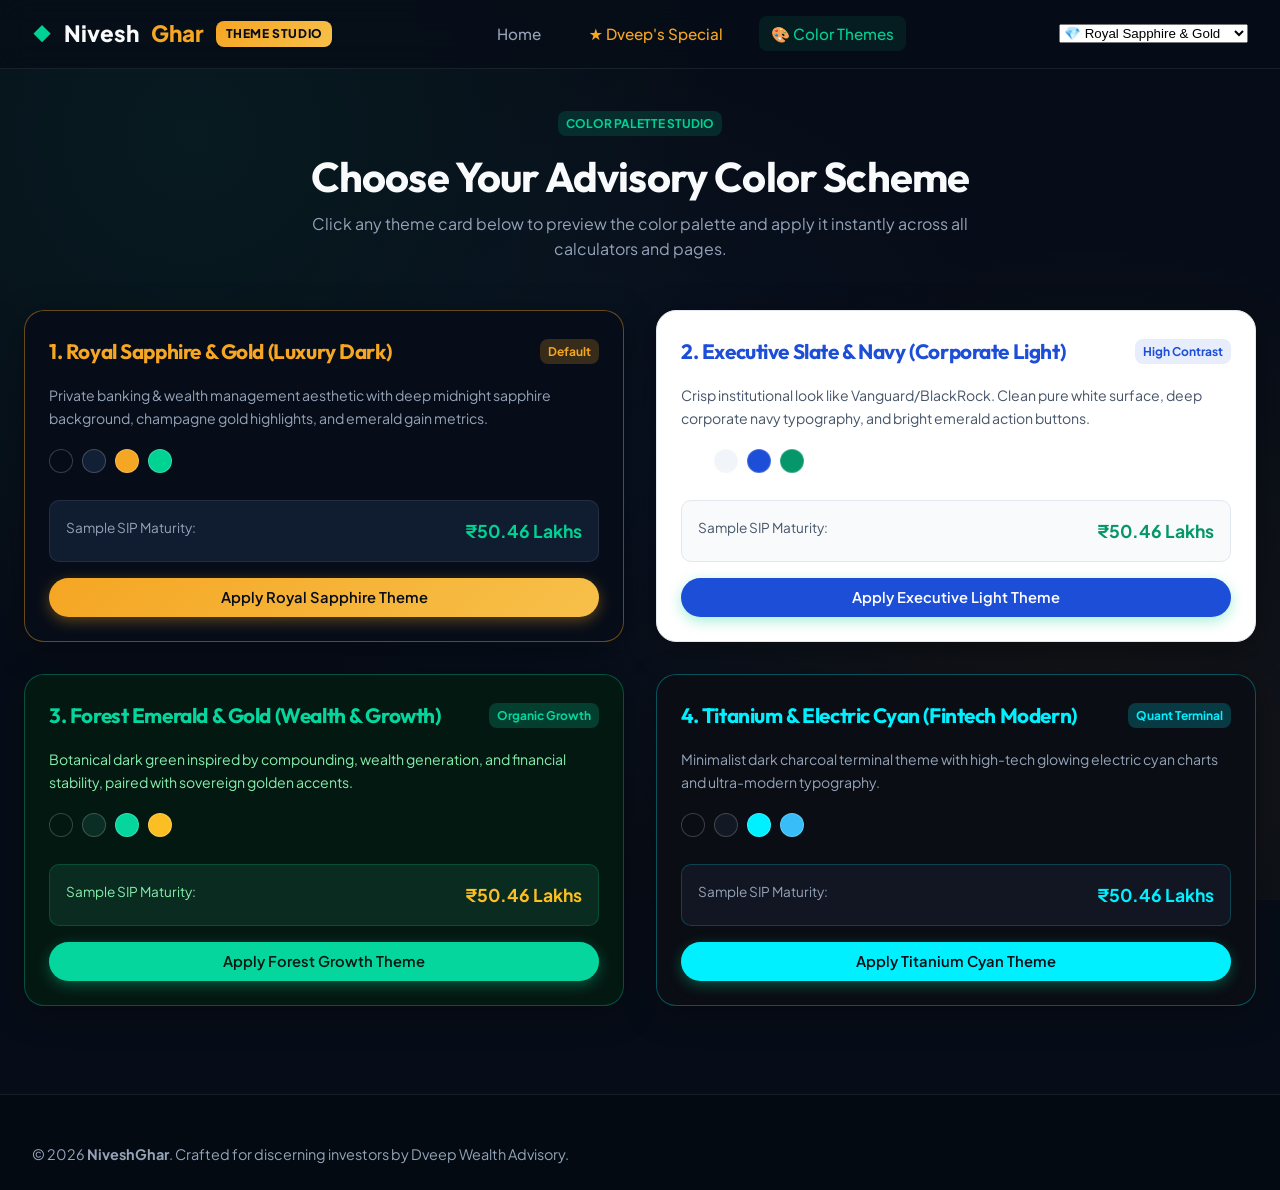
==== themes.html @ 0866196f "Update themes.html" ====
<!DOCTYPE html>
<html lang="en">
<head>
  <meta charset="UTF-8">
  <meta name="viewport" content="width=device-width, initial-scale=1.0">
  <title>Theme Studio & Visual Palettes | NiveshGhar</title>
  <link rel="stylesheet" href="styles/main.css">
  <style>
    .theme-card-preview {
      border-radius: var(--radius-lg);
      padding: 1.5rem;
      border: 2px solid transparent;
      cursor: pointer;
      transition: all 0.25s ease;
      position: relative;
    }
    .theme-card-preview:hover, .theme-card-preview.active {
      transform: translateY(-4px);
      box-shadow: 0 12px 30px rgba(0,0,0,0.3);
    }
    .theme-card-preview.active {
      border-color: var(--accent-emerald);
    }
    .color-pill {
      display: inline-block;
      width: 24px;
      height: 24px;
      border-radius: 50%;
      margin-right: 6px;
      border: 1px solid rgba(255,255,255,0.2);
    }
  </style>
</head>
<body>
  <nav class="navbar">
    <div class="nav-container">
      <a href="index.html" class="logo">
        <span style="color: var(--accent-emerald);">◆</span> Nivesh<span style="color: var(--accent-gold);">Ghar</span>
        <span class="logo-badge">Theme Studio</span>
      </a>
      <ul class="nav-links">
        <li><a href="index.html" class="nav-link">Home</a></li>
        <li><a href="calculators/dveep-special.html" class="nav-link" style="color: var(--accent-gold);">★ Dveep's Special</a></li>
        <li><a href="themes.html" class="nav-link active">🎨 Color Themes</a></li>
      </ul>
      <div class="nav-cta">
        <select class="theme-selector" id="themeSelect" onchange="switchTheme(this.value)">
          <option value="royal">💎 Royal Sapphire & Gold</option>
          <option value="light">☀️ Executive Slate & White</option>
          <option value="forest">🌲 Forest Emerald & Gold</option>
          <option value="cyan">⚡ Titanium & Electric Cyan</option>
        </select>
      </div>
    </div>
  </nav>

  <main class="main-wrapper">
    <div style="text-align: center; margin-bottom: 3rem;">
      <span class="badge-tag">COLOR PALETTE STUDIO</span>
      <h1 style="font-size: 2.6rem; margin-top: 0.5rem;">Choose Your Advisory Color Scheme</h1>
      <p style="color: var(--text-secondary); max-width: 680px; margin: 0 auto;">
        Click any theme card below to preview the color palette and apply it instantly across all calculators and pages.
      </p>
    </div>

    <!-- 4 Theme Preview Grid -->
    <div class="grid-2" style="gap: 2rem; margin-bottom: 3rem;">
      
      <!-- Option 1: Royal Sapphire & Gold (Current) -->
      <div class="theme-card-preview card" style="background: #070D18; color: #F8FAFC; border: 1px solid rgba(245,166,35,0.4);" onclick="switchTheme('royal')">
        <div style="display: flex; justify-content: space-between; align-items: center; margin-bottom: 1rem;">
          <h3 style="font-size: 1.3rem; color: #F5A623;">1. Royal Sapphire & Gold (Luxury Dark)</h3>
          <span class="badge-tag" style="background: rgba(245,166,35,0.2); color: #F5A623;">Default</span>
        </div>
        <p style="color: #94A3B8; font-size: 0.88rem; margin-bottom: 1.25rem;">
          Private banking & wealth management aesthetic with deep midnight sapphire background, champagne gold highlights, and emerald gain metrics.
        </p>
        <div style="margin-bottom: 1.25rem;">
          <span class="color-pill" style="background: #070D18;" title="Base Sapphire"></span>
          <span class="color-pill" style="background: #122035;" title="Card Navy"></span>
          <span class="color-pill" style="background: #F5A623;" title="Champagne Gold"></span>
          <span class="color-pill" style="background: #00D293;" title="Emerald Green"></span>
        </div>
        <!-- Mock UI Element -->
        <div style="background: rgba(18,32,53,0.9); border: 1px solid rgba(255,255,255,0.08); border-radius: 10px; padding: 1rem; margin-bottom: 1rem;">
          <div style="display: flex; justify-content: space-between; font-size: 0.85rem; color: #94A3B8;">
            <span>Sample SIP Maturity:</span>
            <strong style="color: #00D293; font-size: 1.1rem;">₹50.46 Lakhs</strong>
          </div>
        </div>
        <button class="btn btn-gold" style="width: 100%;">Apply Royal Sapphire Theme</button>
      </div>

      <!-- Option 2: Executive Slate & Pure White (Light Mode) -->
      <div class="theme-card-preview card" style="background: #FFFFFF; color: #0F172A; border: 1px solid #E2E8F0;" onclick="switchTheme('light')">
        <div style="display: flex; justify-content: space-between; align-items: center; margin-bottom: 1rem;">
          <h3 style="font-size: 1.3rem; color: #1D4ED8;">2. Executive Slate & Navy (Corporate Light)</h3>
          <span class="badge-tag" style="background: rgba(29,78,216,0.1); color: #1D4ED8;">High Contrast</span>
        </div>
        <p style="color: #475569; font-size: 0.88rem; margin-bottom: 1.25rem;">
          Crisp institutional look like Vanguard/BlackRock. Clean pure white surface, deep corporate navy typography, and bright emerald action buttons.
        </p>
        <div style="margin-bottom: 1.25rem;">
          <span class="color-pill" style="background: #FFFFFF;" title="Pure White"></span>
          <span class="color-pill" style="background: #F1F5F9;" title="Soft Slate"></span>
          <span class="color-pill" style="background: #1D4ED8;" title="Corporate Navy"></span>
          <span class="color-pill" style="background: #059669;" title="Emerald Green"></span>
        </div>
        <!-- Mock UI Element -->
        <div style="background: #F8FAFC; border: 1px solid #E2E8F0; border-radius: 10px; padding: 1rem; margin-bottom: 1rem;">
          <div style="display: flex; justify-content: space-between; font-size: 0.85rem; color: #475569;">
            <span>Sample SIP Maturity:</span>
            <strong style="color: #059669; font-size: 1.1rem;">₹50.46 Lakhs</strong>
          </div>
        </div>
        <button class="btn btn-primary" style="width: 100%; background: #1D4ED8; color: #fff;">Apply Executive Light Theme</button>
      </div>

      <!-- Option 3: Forest Emerald & Sovereign Gold (Growth & Prosperity) -->
      <div class="theme-card-preview card" style="background: #041812; color: #F0FDF4; border: 1px solid rgba(5,214,158,0.3);" onclick="switchTheme('forest')">
        <div style="display: flex; justify-content: space-between; align-items: center; margin-bottom: 1rem;">
          <h3 style="font-size: 1.3rem; color: #05D69E;">3. Forest Emerald & Gold (Wealth & Growth)</h3>
          <span class="badge-tag" style="background: rgba(5,214,158,0.2); color: #05D69E;">Organic Growth</span>
        </div>
        <p style="color: #86EFAC; font-size: 0.88rem; margin-bottom: 1.25rem;">
          Botanical dark green inspired by compounding, wealth generation, and financial stability, paired with sovereign golden accents.
        </p>
        <div style="margin-bottom: 1.25rem;">
          <span class="color-pill" style="background: #041812;" title="Forest Dark"></span>
          <span class="color-pill" style="background: #0A2E23;" title="Emerald Deep"></span>
          <span class="color-pill" style="background: #05D69E;" title="Mint Emerald"></span>
          <span class="color-pill" style="background: #FBBF24;" title="Sovereign Gold"></span>
        </div>
        <!-- Mock UI Element -->
        <div style="background: rgba(10,46,35,0.9); border: 1px solid rgba(5,214,158,0.2); border-radius: 10px; padding: 1rem; margin-bottom: 1rem;">
          <div style="display: flex; justify-content: space-between; font-size: 0.85rem; color: #86EFAC;">
            <span>Sample SIP Maturity:</span>
            <strong style="color: #FBBF24; font-size: 1.1rem;">₹50.46 Lakhs</strong>
          </div>
        </div>
        <button class="btn btn-primary" style="width: 100%; background: #05D69E; color: #041812;">Apply Forest Growth Theme</button>
      </div>

      <!-- Option 4: Titanium Charcoal & Electric Cyan (Fintech Modern) -->
      <div class="theme-card-preview card" style="background: #0A0D14; color: #F1F5F9; border: 1px solid rgba(0,240,255,0.3);" onclick="switchTheme('cyan')">
        <div style="display: flex; justify-content: space-between; align-items: center; margin-bottom: 1rem;">
          <h3 style="font-size: 1.3rem; color: #00F0FF;">4. Titanium & Electric Cyan (Fintech Modern)</h3>
          <span class="badge-tag" style="background: rgba(0,240,255,0.2); color: #00F0FF;">Quant Terminal</span>
        </div>
        <p style="color: #94A3B8; font-size: 0.88rem; margin-bottom: 1.25rem;">
          Minimalist dark charcoal terminal theme with high-tech glowing electric cyan charts and ultra-modern typography.
        </p>
        <div style="margin-bottom: 1.25rem;">
          <span class="color-pill" style="background: #0A0D14;" title="Titanium Charcoal"></span>
          <span class="color-pill" style="background: #121824;" title="Deep Space"></span>
          <span class="color-pill" style="background: #00F0FF;" title="Electric Cyan"></span>
          <span class="color-pill" style="background: #38BDF8;" title="Sky Blue"></span>
        </div>
        <!-- Mock UI Element -->
        <div style="background: rgba(18,24,36,0.9); border: 1px solid rgba(0,240,255,0.2); border-radius: 10px; padding: 1rem; margin-bottom: 1rem;">
          <div style="display: flex; justify-content: space-between; font-size: 0.85rem; color: #94A3B8;">
            <span>Sample SIP Maturity:</span>
            <strong style="color: #00F0FF; font-size: 1.1rem;">₹50.46 Lakhs</strong>
          </div>
        </div>
        <button class="btn btn-primary" style="width: 100%; background: #00F0FF; color: #0A0D14;">Apply Titanium Cyan Theme</button>
      </div>

    </div>
  </main>

  <footer class="footer">
    <div class="footer-container">
      <p>© 2026 <strong>NiveshGhar</strong>. Crafted for discerning investors by Dveep Wealth Advisory.</p>
    </div>
  </footer>

  <script src="js/main.js"></script>
</body>
</html>
---- styles/main.css ----
@import url('https://fonts.googleapis.com/css2?family=Outfit:wght@400;500;600;700;800&family=Plus+Jakarta+Sans:wght@300;400;500;600;700&display=swap');

:root {
  --bg-primary: #070D18;
  --bg-secondary: #0D1B2A;
  --bg-card: rgba(18, 32, 53, 0.75);
  --bg-card-hover: rgba(28, 48, 77, 0.85);
  --bg-input: rgba(10, 22, 38, 0.9);
  --border-color: rgba(255, 255, 255, 0.08);
  --border-focus: #00D293;
  --accent-gold: #F5A623;
  --accent-gold-gradient: linear-gradient(135deg, #F5A623 0%, #F7C04A 100%);
  --accent-emerald: #00D293;
  --accent-emerald-gradient: linear-gradient(135deg, #00D293 0%, #00F5A0 100%);
  --accent-blue: #3B82F6;
  --accent-cyan: #06B6D4;
  --text-primary: #F8FAFC;
  --text-secondary: #94A3B8;
  --text-muted: #64748B;
  --glass-shadow: 0 8px 32px 0 rgba(0, 0, 0, 0.37);
  --radius-sm: 8px;
  --radius-md: 14px;
  --radius-lg: 20px;
  --radius-full: 9999px;
  --transition-fast: 0.2s cubic-bezier(0.4, 0, 0.2, 1);
  --transition-normal: 0.3s cubic-bezier(0.4, 0, 0.2, 1);
}

* {
  margin: 0;
  padding: 0;
  box-sizing: border-box;
}

body {
  font-family: 'Plus Jakarta Sans', sans-serif;
  background-color: var(--bg-primary);
  color: var(--text-primary);
  line-height: 1.6;
  min-height: 100vh;
  display: flex;
  flex-direction: column;
  background-image: 
    radial-gradient(circle at 15% 15%, rgba(0, 210, 147, 0.07) 0%, transparent 40%),
    radial-gradient(circle at 85% 85%, rgba(245, 166, 35, 0.06) 0%, transparent 40%),
    radial-gradient(circle at 50% 50%, rgba(59, 130, 246, 0.04) 0%, transparent 50%);
  background-attachment: fixed;
}

h1, h2, h3, h4, h5, h6, .brand-font {
  font-family: 'Outfit', sans-serif;
  font-weight: 700;
  letter-spacing: -0.02em;
}

a {
  color: inherit;
  text-decoration: none;
}

.navbar {
  position: sticky;
  top: 0;
  z-index: 1000;
  backdrop-filter: blur(16px);
  -webkit-backdrop-filter: blur(16px);
  background: rgba(7, 13, 24, 0.85);
  border-bottom: 1px solid var(--border-color);
  padding: 1rem 2rem;
}

.nav-container {
  max-width: 1280px;
  margin: 0 auto;
  display: flex;
  align-items: center;
  justify-content: space-between;
}

.logo {
  display: flex;
  align-items: center;
  gap: 0.75rem;
  font-size: 1.4rem;
  font-weight: 800;
  color: var(--text-primary);
}

.logo-badge {
  background: var(--accent-gold-gradient);
  color: #070D18;
  padding: 0.2rem 0.6rem;
  border-radius: var(--radius-sm);
  font-size: 0.75rem;
  font-weight: 800;
  letter-spacing: 0.05em;
  text-transform: uppercase;
}

.nav-links {
  display: flex;
  align-items: center;
  gap: 1.5rem;
  list-style: none;
}

.nav-link {
  color: var(--text-secondary);
  font-weight: 500;
  font-size: 0.95rem;
  transition: var(--transition-fast);
  padding: 0.5rem 0.75rem;
  border-radius: var(--radius-sm);
}

.nav-link:hover, .nav-link.active {
  color: var(--accent-emerald);
  background: rgba(0, 210, 147, 0.08);
}

.nav-cta {
  display: flex;
  align-items: center;
  gap: 0.75rem;
}

.btn {
  display: inline-flex;
  align-items: center;
  justify-content: center;
  gap: 0.5rem;
  padding: 0.65rem 1.35rem;
  border-radius: var(--radius-full);
  font-size: 0.92rem;
  font-weight: 600;
  cursor: pointer;
  transition: all var(--transition-fast);
  border: none;
  outline: none;
  font-family: 'Plus Jakarta Sans', sans-serif;
}

.btn-primary {
  background: var(--accent-emerald-gradient);
  color: #070D18;
  box-shadow: 0 4px 14px rgba(0, 210, 147, 0.35);
}

.btn-primary:hover {
  transform: translateY(-2px);
  box-shadow: 0 6px 20px rgba(0, 210, 147, 0.5);
}

.btn-gold {
  background: var(--accent-gold-gradient);
  color: #070D18;
  box-shadow: 0 4px 14px rgba(245, 166, 35, 0.35);
}

.btn-gold:hover {
  transform: translateY(-2px);
  box-shadow: 0 6px 20px rgba(245, 166, 35, 0.5);
}

.btn-outline {
  background: transparent;
  border: 1px solid var(--border-color);
  color: var(--text-primary);
}

.btn-outline:hover {
  border-color: var(--accent-emerald);
  color: var(--accent-emerald);
  background: rgba(0, 210, 147, 0.05);
}

.main-wrapper {
  flex: 1;
  max-width: 1280px;
  width: 100%;
  margin: 0 auto;
  padding: 2.5rem 1.5rem;
}

.hero-section {
  text-align: center;
  padding: 3rem 1rem 4rem;
  position: relative;
}

.hero-pill {
  display: inline-flex;
  align-items: center;
  gap: 0.5rem;
  padding: 0.4rem 1rem;
  background: rgba(245, 166, 35, 0.12);
  border: 1px solid rgba(245, 166, 35, 0.3);
  border-radius: var(--radius-full);
  color: var(--accent-gold);
  font-size: 0.85rem;
  font-weight: 600;
  margin-bottom: 1.5rem;
}

.hero-title {
  font-size: clamp(2.2rem, 5vw, 3.8rem);
  font-weight: 800;
  line-height: 1.15;
  margin-bottom: 1.2rem;
}

.gradient-text {
  background: linear-gradient(135deg, #FFFFFF 20%, var(--accent-emerald) 70%, var(--accent-gold) 100%);
  -webkit-background-clip: text;
  -webkit-text-fill-color: transparent;
}

.hero-subtitle {
  font-size: clamp(1.05rem, 2vw, 1.25rem);
  color: var(--text-secondary);
  max-width: 720px;
  margin: 0 auto 2.5rem;
}

.card {
  background: var(--bg-card);
  backdrop-filter: blur(12px);
  -webkit-backdrop-filter: blur(12px);
  border: 1px solid var(--border-color);
  border-radius: var(--radius-lg);
  padding: 1.75rem;
  box-shadow: var(--glass-shadow);
  transition: all var(--transition-normal);
}

.card:hover {
  border-color: rgba(255, 255, 255, 0.16);
  box-shadow: 0 12px 40px rgba(0, 0, 0, 0.45);
}

.card-highlight {
  position: relative;
  overflow: hidden;
  border: 1px solid rgba(245, 166, 35, 0.4);
}

.card-highlight::before {
  content: '';
  position: absolute;
  top: 0;
  left: 0;
  right: 0;
  height: 3px;
  background: var(--accent-gold-gradient);
}

.grid-2 {
  display: grid;
  grid-template-columns: repeat(2, 1fr);
  gap: 1.75rem;
}

.grid-3 {
  display: grid;
  grid-template-columns: repeat(3, 1fr);
  gap: 1.5rem;
}

.grid-4 {
  display: grid;
  grid-template-columns: repeat(4, 1fr);
  gap: 1.25rem;
}

@media (max-width: 1024px) {
  .grid-3, .grid-4 { grid-template-columns: repeat(2, 1fr); }
}

@media (max-width: 768px) {
  .grid-2, .grid-3, .grid-4 { grid-template-columns: 1fr; }
  .nav-links { display: none; }
}

.form-group {
  margin-bottom: 1.5rem;
}

.form-label {
  display: flex;
  justify-content: space-between;
  align-items: center;
  font-size: 0.9rem;
  font-weight: 600;
  color: var(--text-secondary);
  margin-bottom: 0.5rem;
}

.form-label .val-badge {
  font-family: 'Outfit', sans-serif;
  font-size: 1.1rem;
  color: var(--accent-emerald);
  font-weight: 700;
}

.form-input {
  width: 100%;
  padding: 0.75rem 1rem;
  background: var(--bg-input);
  border: 1px solid var(--border-color);
  border-radius: var(--radius-md);
  color: var(--text-primary);
  font-size: 1rem;
  font-family: inherit;
  transition: var(--transition-fast);
}

.form-input:focus {
  outline: none;
  border-color: var(--accent-emerald);
  box-shadow: 0 0 0 3px rgba(0, 210, 147, 0.15);
}

.range-slider {
  -webkit-appearance: none;
  appearance: none;
  width: 100%;
  height: 6px;
  border-radius: var(--radius-full);
  background: rgba(255, 255, 255, 0.12);
  outline: none;
  margin: 0.5rem 0;
  cursor: pointer;
}

.range-slider::-webkit-slider-thumb {
  -webkit-appearance: none;
  appearance: none;
  width: 18px;
  height: 18px;
  border-radius: 50%;
  background: var(--accent-emerald);
  box-shadow: 0 0 10px rgba(0, 210, 147, 0.6);
  cursor: pointer;
  transition: transform 0.1s ease;
}

.range-slider::-webkit-slider-thumb:hover {
  transform: scale(1.2);
}

.stat-box {
  background: rgba(10, 22, 38, 0.6);
  border: 1px solid var(--border-color);
  border-radius: var(--radius-md);
  padding: 1.25rem;
  text-align: center;
}

.stat-label {
  font-size: 0.8rem;
  color: var(--text-muted);
  text-transform: uppercase;
  letter-spacing: 0.05em;
  margin-bottom: 0.35rem;
}

.stat-value {
  font-family: 'Outfit', sans-serif;
  font-size: 1.6rem;
  font-weight: 800;
  color: var(--text-primary);
}

.stat-value.gold { color: var(--accent-gold); }
.stat-value.emerald { color: var(--accent-emerald); }
.stat-value.blue { color: var(--accent-blue); }

.custom-table {
  width: 100%;
  border-collapse: collapse;
  margin-top: 1rem;
  font-size: 0.92rem;
}

.custom-table th {
  background: rgba(10, 22, 38, 0.8);
  padding: 0.85rem 1rem;
  text-align: left;
  color: var(--text-secondary);
  font-weight: 600;
  border-bottom: 1px solid var(--border-color);
}

.custom-table td {
  padding: 0.85rem 1rem;
  border-bottom: 1px solid rgba(255, 255, 255, 0.04);
  color: var(--text-primary);
}

.custom-table tr:hover td {
  background: rgba(255, 255, 255, 0.02);
}

.footer {
  margin-top: auto;
  border-top: 1px solid var(--border-color);
  background: rgba(5, 10, 18, 0.95);
  padding: 3rem 2rem 1.5rem;
  color: var(--text-secondary);
  font-size: 0.9rem;
}

.footer-container {
  max-width: 1280px;
  margin: 0 auto;
}

.footer-disclaimer {
  padding: 1.25rem;
  background: rgba(10, 22, 38, 0.8);
  border: 1px solid var(--border-color);
  border-radius: var(--radius-md);
  font-size: 0.82rem;
  color: var(--text-muted);
  line-height: 1.6;
  margin-bottom: 2rem;
}

.badge-tag {
  display: inline-block;
  padding: 0.2rem 0.5rem;
  border-radius: var(--radius-sm);
  font-size: 0.75rem;
  font-weight: 700;
  background: rgba(0, 210, 147, 0.15);
  color: var(--accent-emerald);
}
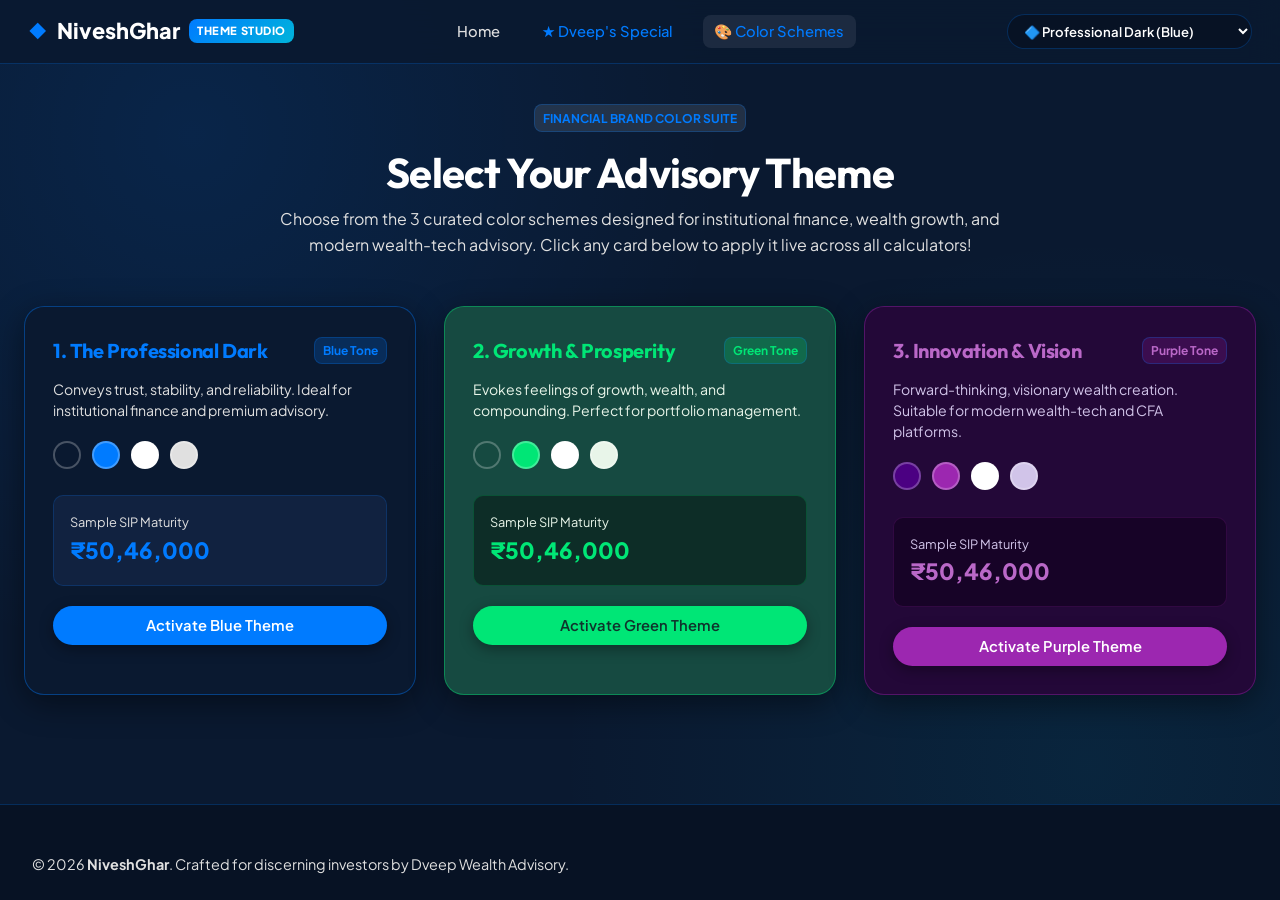
==== commit 384607ac: "Update themes.html with 3 color themes" ====
--- a/themes.html
+++ b/themes.html
@@ -3,31 +3,28 @@
 <head>
   <meta charset="UTF-8">
   <meta name="viewport" content="width=device-width, initial-scale=1.0">
-  <title>Theme Studio & Visual Palettes | NiveshGhar</title>
+  <title>Theme Studio & Brand Color Themes | NiveshGhar</title>
   <link rel="stylesheet" href="styles/main.css">
   <style>
     .theme-card-preview {
       border-radius: var(--radius-lg);
-      padding: 1.5rem;
+      padding: 1.75rem;
       border: 2px solid transparent;
       cursor: pointer;
       transition: all 0.25s ease;
       position: relative;
     }
-    .theme-card-preview:hover, .theme-card-preview.active {
+    .theme-card-preview:hover {
       transform: translateY(-4px);
-      box-shadow: 0 12px 30px rgba(0,0,0,0.3);
-    }
-    .theme-card-preview.active {
-      border-color: var(--accent-emerald);
+      box-shadow: 0 12px 36px rgba(0,0,0,0.5);
     }
     .color-pill {
       display: inline-block;
-      width: 24px;
-      height: 24px;
+      width: 28px;
+      height: 28px;
       border-radius: 50%;
-      margin-right: 6px;
-      border: 1px solid rgba(255,255,255,0.2);
+      margin-right: 8px;
+      border: 2px solid rgba(255,255,255,0.25);
     }
   </style>
 </head>
@@ -35,20 +32,19 @@
   <nav class="navbar">
     <div class="nav-container">
       <a href="index.html" class="logo">
-        <span style="color: var(--accent-emerald);">◆</span> Nivesh<span style="color: var(--accent-gold);">Ghar</span>
+        <span style="color: var(--accent-primary);">◆</span> NiveshGhar
         <span class="logo-badge">Theme Studio</span>
       </a>
       <ul class="nav-links">
         <li><a href="index.html" class="nav-link">Home</a></li>
-        <li><a href="calculators/dveep-special.html" class="nav-link" style="color: var(--accent-gold);">★ Dveep's Special</a></li>
-        <li><a href="themes.html" class="nav-link active">🎨 Color Themes</a></li>
+        <li><a href="calculators/dveep-special.html" class="nav-link" style="color: var(--accent-primary);">★ Dveep's Special</a></li>
+        <li><a href="themes.html" class="nav-link active">🎨 Color Schemes</a></li>
       </ul>
       <div class="nav-cta">
         <select class="theme-selector" id="themeSelect" onchange="switchTheme(this.value)">
-          <option value="royal">💎 Royal Sapphire & Gold</option>
-          <option value="light">☀️ Executive Slate & White</option>
-          <option value="forest">🌲 Forest Emerald & Gold</option>
-          <option value="cyan">⚡ Titanium & Electric Cyan</option>
+          <option value="blue">🔷 Professional Dark (Blue)</option>
+          <option value="green">🌿 Growth & Prosperity (Green)</option>
+          <option value="purple">🔮 Innovation & Vision (Purple)</option>
         </select>
       </div>
     </div>
@@ -56,114 +52,95 @@
 
   <main class="main-wrapper">
     <div style="text-align: center; margin-bottom: 3rem;">
-      <span class="badge-tag">COLOR PALETTE STUDIO</span>
-      <h1 style="font-size: 2.6rem; margin-top: 0.5rem;">Choose Your Advisory Color Scheme</h1>
-      <p style="color: var(--text-secondary); max-width: 680px; margin: 0 auto;">
-        Click any theme card below to preview the color palette and apply it instantly across all calculators and pages.
+      <span class="badge-tag">FINANCIAL BRAND COLOR SUITE</span>
+      <h1 style="font-size: 2.6rem; margin-top: 0.5rem;">Select Your Advisory Theme</h1>
+      <p style="color: var(--text-secondary); max-width: 720px; margin: 0 auto;">
+        Choose from the 3 curated color schemes designed for institutional finance, wealth growth, and modern wealth-tech advisory. Click any card below to apply it live across all calculators!
       </p>
     </div>
 
-    <!-- 4 Theme Preview Grid -->
-    <div class="grid-2" style="gap: 2rem; margin-bottom: 3rem;">
+    <!-- 3 Theme Comparison Cards -->
+    <div class="grid-3" style="gap: 1.75rem; margin-bottom: 3.5rem;">
       
-      <!-- Option 1: Royal Sapphire & Gold (Current) -->
-      <div class="theme-card-preview card" style="background: #070D18; color: #F8FAFC; border: 1px solid rgba(245,166,35,0.4);" onclick="switchTheme('royal')">
-        <div style="display: flex; justify-content: space-between; align-items: center; margin-bottom: 1rem;">
-          <h3 style="font-size: 1.3rem; color: #F5A623;">1. Royal Sapphire & Gold (Luxury Dark)</h3>
-          <span class="badge-tag" style="background: rgba(245,166,35,0.2); color: #F5A623;">Default</span>
+      <!-- Template 1: The Professional Dark (Blue) -->
+      <div class="theme-card-preview card" style="background: #0A1930; color: #FFFFFF; border: 1px solid rgba(0,123,255,0.4);" onclick="switchTheme('blue')">
+        <div style="display: flex; justify-content: space-between; align-items: center; margin-bottom: 0.75rem;">
+          <h3 style="font-size: 1.25rem; color: #007BFF;">1. The Professional Dark</h3>
+          <span class="badge-tag" style="background: rgba(0,123,255,0.2); color: #007BFF;">Blue Tone</span>
         </div>
-        <p style="color: #94A3B8; font-size: 0.88rem; margin-bottom: 1.25rem;">
-          Private banking & wealth management aesthetic with deep midnight sapphire background, champagne gold highlights, and emerald gain metrics.
+        <p style="color: #E0E0E0; font-size: 0.88rem; margin-bottom: 1.25rem; line-height: 1.5;">
+          Conveys trust, stability, and reliability. Ideal for institutional finance and premium advisory.
         </p>
+
         <div style="margin-bottom: 1.25rem;">
-          <span class="color-pill" style="background: #070D18;" title="Base Sapphire"></span>
-          <span class="color-pill" style="background: #122035;" title="Card Navy"></span>
-          <span class="color-pill" style="background: #F5A623;" title="Champagne Gold"></span>
-          <span class="color-pill" style="background: #00D293;" title="Emerald Green"></span>
+          <span class="color-pill" style="background: #0A1930;" title="Deep Navy (#0A1930)"></span>
+          <span class="color-pill" style="background: #007BFF;" title="Electric Blue (#007BFF)"></span>
+          <span class="color-pill" style="background: #FFFFFF;" title="White Text"></span>
+          <span class="color-pill" style="background: #E0E0E0;" title="Light Gray (#E0E0E0)"></span>
         </div>
-        <!-- Mock UI Element -->
-        <div style="background: rgba(18,32,53,0.9); border: 1px solid rgba(255,255,255,0.08); border-radius: 10px; padding: 1rem; margin-bottom: 1rem;">
-          <div style="display: flex; justify-content: space-between; font-size: 0.85rem; color: #94A3B8;">
-            <span>Sample SIP Maturity:</span>
-            <strong style="color: #00D293; font-size: 1.1rem;">₹50.46 Lakhs</strong>
-          </div>
+
+        <div style="background: #112240; border: 1px solid rgba(0,123,255,0.2); border-radius: 10px; padding: 1rem; margin-bottom: 1.25rem;">
+          <div style="font-size: 0.8rem; color: #E0E0E0;">Sample SIP Maturity</div>
+          <div style="font-size: 1.4rem; font-weight: 800; color: #007BFF;">₹50,46,000</div>
         </div>
-        <button class="btn btn-gold" style="width: 100%;">Apply Royal Sapphire Theme</button>
+
+        <button class="btn btn-primary" style="width: 100%; background: #007BFF; color: #FFFFFF;">
+          Activate Blue Theme
+        </button>
       </div>
 
-      <!-- Option 2: Executive Slate & Pure White (Light Mode) -->
-      <div class="theme-card-preview card" style="background: #FFFFFF; color: #0F172A; border: 1px solid #E2E8F0;" onclick="switchTheme('light')">
-        <div style="display: flex; justify-content: space-between; align-items: center; margin-bottom: 1rem;">
-          <h3 style="font-size: 1.3rem; color: #1D4ED8;">2. Executive Slate & Navy (Corporate Light)</h3>
-          <span class="badge-tag" style="background: rgba(29,78,216,0.1); color: #1D4ED8;">High Contrast</span>
+      <!-- Template 2: The Growth & Prosperity (Green) -->
+      <div class="theme-card-preview card" style="background: #164A41; color: #FFFFFF; border: 1px solid rgba(0,230,118,0.4);" onclick="switchTheme('green')">
+        <div style="display: flex; justify-content: space-between; align-items: center; margin-bottom: 0.75rem;">
+          <h3 style="font-size: 1.25rem; color: #00E676;">2. Growth & Prosperity</h3>
+          <span class="badge-tag" style="background: rgba(0,230,118,0.2); color: #00E676;">Green Tone</span>
         </div>
-        <p style="color: #475569; font-size: 0.88rem; margin-bottom: 1.25rem;">
-          Crisp institutional look like Vanguard/BlackRock. Clean pure white surface, deep corporate navy typography, and bright emerald action buttons.
+        <p style="color: #E8F5E9; font-size: 0.88rem; margin-bottom: 1.25rem; line-height: 1.5;">
+          Evokes feelings of growth, wealth, and compounding. Perfect for portfolio management.
         </p>
+
         <div style="margin-bottom: 1.25rem;">
-          <span class="color-pill" style="background: #FFFFFF;" title="Pure White"></span>
-          <span class="color-pill" style="background: #F1F5F9;" title="Soft Slate"></span>
-          <span class="color-pill" style="background: #1D4ED8;" title="Corporate Navy"></span>
-          <span class="color-pill" style="background: #059669;" title="Emerald Green"></span>
+          <span class="color-pill" style="background: #164A41;" title="Forest Green (#164A41)"></span>
+          <span class="color-pill" style="background: #00E676;" title="Mint Green (#00E676)"></span>
+          <span class="color-pill" style="background: #FFFFFF;" title="White Text"></span>
+          <span class="color-pill" style="background: #E8F5E9;" title="Light Mint (#E8F5E9)"></span>
         </div>
-        <!-- Mock UI Element -->
-        <div style="background: #F8FAFC; border: 1px solid #E2E8F0; border-radius: 10px; padding: 1rem; margin-bottom: 1rem;">
-          <div style="display: flex; justify-content: space-between; font-size: 0.85rem; color: #475569;">
-            <span>Sample SIP Maturity:</span>
-            <strong style="color: #059669; font-size: 1.1rem;">₹50.46 Lakhs</strong>
-          </div>
+
+        <div style="background: rgba(13,43,37,0.9); border: 1px solid rgba(0,230,118,0.2); border-radius: 10px; padding: 1rem; margin-bottom: 1.25rem;">
+          <div style="font-size: 0.8rem; color: #E8F5E9;">Sample SIP Maturity</div>
+          <div style="font-size: 1.4rem; font-weight: 800; color: #00E676;">₹50,46,000</div>
         </div>
-        <button class="btn btn-primary" style="width: 100%; background: #1D4ED8; color: #fff;">Apply Executive Light Theme</button>
+
+        <button class="btn btn-primary" style="width: 100%; background: #00E676; color: #0F332C;">
+          Activate Green Theme
+        </button>
       </div>
 
-      <!-- Option 3: Forest Emerald & Sovereign Gold (Growth & Prosperity) -->
-      <div class="theme-card-preview card" style="background: #041812; color: #F0FDF4; border: 1px solid rgba(5,214,158,0.3);" onclick="switchTheme('forest')">
-        <div style="display: flex; justify-content: space-between; align-items: center; margin-bottom: 1rem;">
-          <h3 style="font-size: 1.3rem; color: #05D69E;">3. Forest Emerald & Gold (Wealth & Growth)</h3>
-          <span class="badge-tag" style="background: rgba(5,214,158,0.2); color: #05D69E;">Organic Growth</span>
+      <!-- Template 3: The Innovation & Vision (Purple) -->
+      <div class="theme-card-preview card" style="background: #230838; color: #FFFFFF; border: 1px solid rgba(156,39,176,0.4);" onclick="switchTheme('purple')">
+        <div style="display: flex; justify-content: space-between; align-items: center; margin-bottom: 0.75rem;">
+          <h3 style="font-size: 1.25rem; color: #BA68C8;">3. Innovation & Vision</h3>
+          <span class="badge-tag" style="background: rgba(156,39,176,0.2); color: #BA68C8;">Purple Tone</span>
         </div>
-        <p style="color: #86EFAC; font-size: 0.88rem; margin-bottom: 1.25rem;">
-          Botanical dark green inspired by compounding, wealth generation, and financial stability, paired with sovereign golden accents.
+        <p style="color: #D1C4E9; font-size: 0.88rem; margin-bottom: 1.25rem; line-height: 1.5;">
+          Forward-thinking, visionary wealth creation. Suitable for modern wealth-tech and CFA platforms.
         </p>
+
         <div style="margin-bottom: 1.25rem;">
-          <span class="color-pill" style="background: #041812;" title="Forest Dark"></span>
-          <span class="color-pill" style="background: #0A2E23;" title="Emerald Deep"></span>
-          <span class="color-pill" style="background: #05D69E;" title="Mint Emerald"></span>
-          <span class="color-pill" style="background: #FBBF24;" title="Sovereign Gold"></span>
+          <span class="color-pill" style="background: #4B0082;" title="Royal Purple (#4B0082)"></span>
+          <span class="color-pill" style="background: #9C27B0;" title="Orchid Purple (#9C27B0)"></span>
+          <span class="color-pill" style="background: #FFFFFF;" title="White Text"></span>
+          <span class="color-pill" style="background: #D1C4E9;" title="Lavender Gray (#D1C4E9)"></span>
         </div>
-        <!-- Mock UI Element -->
-        <div style="background: rgba(10,46,35,0.9); border: 1px solid rgba(5,214,158,0.2); border-radius: 10px; padding: 1rem; margin-bottom: 1rem;">
-          <div style="display: flex; justify-content: space-between; font-size: 0.85rem; color: #86EFAC;">
-            <span>Sample SIP Maturity:</span>
-            <strong style="color: #FBBF24; font-size: 1.1rem;">₹50.46 Lakhs</strong>
-          </div>
+
+        <div style="background: rgba(23,4,38,0.9); border: 1px solid rgba(156,39,176,0.2); border-radius: 10px; padding: 1rem; margin-bottom: 1.25rem;">
+          <div style="font-size: 0.8rem; color: #D1C4E9;">Sample SIP Maturity</div>
+          <div style="font-size: 1.4rem; font-weight: 800; color: #BA68C8;">₹50,46,000</div>
         </div>
-        <button class="btn btn-primary" style="width: 100%; background: #05D69E; color: #041812;">Apply Forest Growth Theme</button>
-      </div>
 
-      <!-- Option 4: Titanium Charcoal & Electric Cyan (Fintech Modern) -->
-      <div class="theme-card-preview card" style="background: #0A0D14; color: #F1F5F9; border: 1px solid rgba(0,240,255,0.3);" onclick="switchTheme('cyan')">
-        <div style="display: flex; justify-content: space-between; align-items: center; margin-bottom: 1rem;">
-          <h3 style="font-size: 1.3rem; color: #00F0FF;">4. Titanium & Electric Cyan (Fintech Modern)</h3>
-          <span class="badge-tag" style="background: rgba(0,240,255,0.2); color: #00F0FF;">Quant Terminal</span>
-        </div>
-        <p style="color: #94A3B8; font-size: 0.88rem; margin-bottom: 1.25rem;">
-          Minimalist dark charcoal terminal theme with high-tech glowing electric cyan charts and ultra-modern typography.
-        </p>
-        <div style="margin-bottom: 1.25rem;">
-          <span class="color-pill" style="background: #0A0D14;" title="Titanium Charcoal"></span>
-          <span class="color-pill" style="background: #121824;" title="Deep Space"></span>
-          <span class="color-pill" style="background: #00F0FF;" title="Electric Cyan"></span>
-          <span class="color-pill" style="background: #38BDF8;" title="Sky Blue"></span>
-        </div>
-        <!-- Mock UI Element -->
-        <div style="background: rgba(18,24,36,0.9); border: 1px solid rgba(0,240,255,0.2); border-radius: 10px; padding: 1rem; margin-bottom: 1rem;">
-          <div style="display: flex; justify-content: space-between; font-size: 0.85rem; color: #94A3B8;">
-            <span>Sample SIP Maturity:</span>
-            <strong style="color: #00F0FF; font-size: 1.1rem;">₹50.46 Lakhs</strong>
-          </div>
-        </div>
-        <button class="btn btn-primary" style="width: 100%; background: #00F0FF; color: #0A0D14;">Apply Titanium Cyan Theme</button>
+        <button class="btn btn-primary" style="width: 100%; background: #9C27B0; color: #FFFFFF;">
+          Activate Purple Theme
+        </button>
       </div>
 
     </div>
--- a/styles/main.css
+++ b/styles/main.css
@@ -1,29 +1,87 @@
 @import url('https://fonts.googleapis.com/css2?family=Outfit:wght@400;500;600;700;800&family=Plus+Jakarta+Sans:wght@300;400;500;600;700&display=swap');
 
-:root {
-  --bg-primary: #070D18;
-  --bg-secondary: #0D1B2A;
-  --bg-card: rgba(18, 32, 53, 0.75);
-  --bg-card-hover: rgba(28, 48, 77, 0.85);
-  --bg-input: rgba(10, 22, 38, 0.9);
-  --border-color: rgba(255, 255, 255, 0.08);
-  --border-focus: #00D293;
+/* ==========================================================================
+   Template 1: The Professional Dark (Blue) - Default
+   ========================================================================== */
+:root, body.theme-blue {
+  --bg-primary: #0A1930;
+  --bg-secondary: #071224;
+  --bg-card: rgba(17, 34, 64, 0.85);
+  --bg-card-hover: rgba(26, 49, 90, 0.95);
+  --bg-input: #071224;
+  --border-color: rgba(0, 123, 255, 0.25);
+  --border-focus: #007BFF;
+  --accent-primary: #007BFF;
+  --accent-gradient: linear-gradient(135deg, #007BFF 0%, #00B4DB 100%);
+  --accent-cta-bg: #007BFF;
+  --accent-cta-text: #FFFFFF;
+  --accent-secondary: #00D293;
   --accent-gold: #F5A623;
-  --accent-gold-gradient: linear-gradient(135deg, #F5A623 0%, #F7C04A 100%);
-  --accent-emerald: #00D293;
-  --accent-emerald-gradient: linear-gradient(135deg, #00D293 0%, #00F5A0 100%);
-  --accent-blue: #3B82F6;
-  --accent-cyan: #06B6D4;
-  --text-primary: #F8FAFC;
-  --text-secondary: #94A3B8;
-  --text-muted: #64748B;
-  --glass-shadow: 0 8px 32px 0 rgba(0, 0, 0, 0.37);
+  --text-primary: #FFFFFF;
+  --text-secondary: #E0E0E0;
+  --text-muted: #94A3B8;
+  --nav-bg: rgba(10, 25, 48, 0.92);
+  --glass-shadow: 0 8px 32px 0 rgba(0, 0, 0, 0.45);
   --radius-sm: 8px;
   --radius-md: 14px;
   --radius-lg: 20px;
   --radius-full: 9999px;
   --transition-fast: 0.2s cubic-bezier(0.4, 0, 0.2, 1);
   --transition-normal: 0.3s cubic-bezier(0.4, 0, 0.2, 1);
+  --bg-glow: radial-gradient(circle at 15% 15%, rgba(0, 123, 255, 0.12) 0%, transparent 40%),
+             radial-gradient(circle at 85% 85%, rgba(0, 180, 219, 0.08) 0%, transparent 40%);
+}
+
+/* ==========================================================================
+   Template 2: The Growth & Prosperity (Green)
+   ========================================================================== */
+body.theme-green {
+  --bg-primary: #164A41;
+  --bg-secondary: #0F332C;
+  --bg-card: rgba(22, 74, 65, 0.9);
+  --bg-card-hover: rgba(30, 98, 86, 0.95);
+  --bg-input: #0D2B25;
+  --border-color: rgba(0, 230, 118, 0.25);
+  --border-focus: #00E676;
+  --accent-primary: #00E676;
+  --accent-gradient: linear-gradient(135deg, #00E676 0%, #69F0AE 100%);
+  --accent-cta-bg: #00E676;
+  --accent-cta-text: #0F332C;
+  --accent-secondary: #FBBF24;
+  --accent-gold: #FBBF24;
+  --text-primary: #FFFFFF;
+  --text-secondary: #E8F5E9;
+  --text-muted: #A5D6A7;
+  --nav-bg: rgba(22, 74, 65, 0.95);
+  --glass-shadow: 0 8px 32px 0 rgba(0, 0, 0, 0.45);
+  --bg-glow: radial-gradient(circle at 15% 15%, rgba(0, 230, 118, 0.12) 0%, transparent 40%),
+             radial-gradient(circle at 85% 85%, rgba(105, 240, 174, 0.08) 0%, transparent 40%);
+}
+
+/* ==========================================================================
+   Template 3: The Innovation & Vision (Purple)
+   ========================================================================== */
+body.theme-purple {
+  --bg-primary: #230838;
+  --bg-secondary: #170426;
+  --bg-card: rgba(75, 0, 130, 0.5);
+  --bg-card-hover: rgba(95, 10, 160, 0.65);
+  --bg-input: #170426;
+  --border-color: rgba(156, 39, 176, 0.35);
+  --border-focus: #9C27B0;
+  --accent-primary: #9C27B0;
+  --accent-gradient: linear-gradient(135deg, #9C27B0 0%, #BA68C8 100%);
+  --accent-cta-bg: #9C27B0;
+  --accent-cta-text: #FFFFFF;
+  --accent-secondary: #00E5FF;
+  --accent-gold: #FFD54F;
+  --text-primary: #FFFFFF;
+  --text-secondary: #D1C4E9;
+  --text-muted: #B39DDB;
+  --nav-bg: rgba(35, 8, 56, 0.95);
+  --glass-shadow: 0 8px 32px 0 rgba(0, 0, 0, 0.55);
+  --bg-glow: radial-gradient(circle at 15% 15%, rgba(156, 39, 176, 0.15) 0%, transparent 40%),
+             radial-gradient(circle at 85% 85%, rgba(75, 0, 130, 0.25) 0%, transparent 40%);
 }
 
 * {
@@ -40,11 +98,9 @@
   min-height: 100vh;
   display: flex;
   flex-direction: column;
-  background-image: 
-    radial-gradient(circle at 15% 15%, rgba(0, 210, 147, 0.07) 0%, transparent 40%),
-    radial-gradient(circle at 85% 85%, rgba(245, 166, 35, 0.06) 0%, transparent 40%),
-    radial-gradient(circle at 50% 50%, rgba(59, 130, 246, 0.04) 0%, transparent 50%);
+  background-image: var(--bg-glow);
   background-attachment: fixed;
+  transition: background-color 0.3s ease, color 0.3s ease;
 }
 
 h1, h2, h3, h4, h5, h6, .brand-font {
@@ -64,9 +120,10 @@
   z-index: 1000;
   backdrop-filter: blur(16px);
   -webkit-backdrop-filter: blur(16px);
-  background: rgba(7, 13, 24, 0.85);
+  background: var(--nav-bg);
   border-bottom: 1px solid var(--border-color);
-  padding: 1rem 2rem;
+  padding: 0.85rem 1.75rem;
+  transition: background-color 0.3s ease;
 }
 
 .nav-container {
@@ -75,23 +132,24 @@
   display: flex;
   align-items: center;
   justify-content: space-between;
+  gap: 1rem;
 }
 
 .logo {
   display: flex;
   align-items: center;
-  gap: 0.75rem;
-  font-size: 1.4rem;
+  gap: 0.6rem;
+  font-size: 1.35rem;
   font-weight: 800;
   color: var(--text-primary);
 }
 
 .logo-badge {
-  background: var(--accent-gold-gradient);
-  color: #070D18;
-  padding: 0.2rem 0.6rem;
+  background: var(--accent-gradient);
+  color: var(--accent-cta-text);
+  padding: 0.2rem 0.5rem;
   border-radius: var(--radius-sm);
-  font-size: 0.75rem;
+  font-size: 0.7rem;
   font-weight: 800;
   letter-spacing: 0.05em;
   text-transform: uppercase;
@@ -100,28 +158,41 @@
 .nav-links {
   display: flex;
   align-items: center;
-  gap: 1.5rem;
+  gap: 1.25rem;
   list-style: none;
 }
 
 .nav-link {
   color: var(--text-secondary);
   font-weight: 500;
-  font-size: 0.95rem;
+  font-size: 0.92rem;
   transition: var(--transition-fast);
-  padding: 0.5rem 0.75rem;
+  padding: 0.45rem 0.7rem;
   border-radius: var(--radius-sm);
 }
 
 .nav-link:hover, .nav-link.active {
-  color: var(--accent-emerald);
-  background: rgba(0, 210, 147, 0.08);
+  color: var(--accent-primary);
+  background: rgba(255, 255, 255, 0.08);
 }
 
 .nav-cta {
   display: flex;
   align-items: center;
-  gap: 0.75rem;
+  gap: 0.6rem;
+}
+
+.theme-selector {
+  background: var(--bg-input);
+  color: var(--text-primary);
+  border: 1px solid var(--border-color);
+  padding: 0.45rem 0.75rem;
+  border-radius: var(--radius-full);
+  font-size: 0.82rem;
+  font-weight: 600;
+  cursor: pointer;
+  outline: none;
+  font-family: inherit;
 }
 
 .btn {
@@ -141,25 +212,27 @@
 }
 
 .btn-primary {
-  background: var(--accent-emerald-gradient);
-  color: #070D18;
-  box-shadow: 0 4px 14px rgba(0, 210, 147, 0.35);
+  background: var(--accent-cta-bg);
+  color: var(--accent-cta-text);
+  box-shadow: 0 4px 14px rgba(0, 0, 0, 0.35);
 }
 
 .btn-primary:hover {
   transform: translateY(-2px);
-  box-shadow: 0 6px 20px rgba(0, 210, 147, 0.5);
+  filter: brightness(1.1);
+  box-shadow: 0 6px 20px rgba(0, 0, 0, 0.45);
 }
 
 .btn-gold {
-  background: var(--accent-gold-gradient);
-  color: #070D18;
-  box-shadow: 0 4px 14px rgba(245, 166, 35, 0.35);
+  background: var(--accent-gradient);
+  color: var(--accent-cta-text);
+  box-shadow: 0 4px 14px rgba(0, 0, 0, 0.35);
 }
 
 .btn-gold:hover {
   transform: translateY(-2px);
-  box-shadow: 0 6px 20px rgba(245, 166, 35, 0.5);
+  filter: brightness(1.1);
+  box-shadow: 0 6px 20px rgba(0, 0, 0, 0.45);
 }
 
 .btn-outline {
@@ -169,9 +242,9 @@
 }
 
 .btn-outline:hover {
-  border-color: var(--accent-emerald);
-  color: var(--accent-emerald);
-  background: rgba(0, 210, 147, 0.05);
+  border-color: var(--accent-primary);
+  color: var(--accent-primary);
+  background: rgba(255, 255, 255, 0.05);
 }
 
 .main-wrapper {
@@ -193,10 +266,10 @@
   align-items: center;
   gap: 0.5rem;
   padding: 0.4rem 1rem;
-  background: rgba(245, 166, 35, 0.12);
-  border: 1px solid rgba(245, 166, 35, 0.3);
+  background: rgba(255, 255, 255, 0.08);
+  border: 1px solid var(--border-color);
   border-radius: var(--radius-full);
-  color: var(--accent-gold);
+  color: var(--accent-primary);
   font-size: 0.85rem;
   font-weight: 600;
   margin-bottom: 1.5rem;
@@ -210,7 +283,7 @@
 }
 
 .gradient-text {
-  background: linear-gradient(135deg, #FFFFFF 20%, var(--accent-emerald) 70%, var(--accent-gold) 100%);
+  background: linear-gradient(135deg, var(--text-primary) 30%, var(--accent-primary) 100%);
   -webkit-background-clip: text;
   -webkit-text-fill-color: transparent;
 }
@@ -234,14 +307,14 @@
 }
 
 .card:hover {
-  border-color: rgba(255, 255, 255, 0.16);
+  border-color: rgba(255, 255, 255, 0.3);
   box-shadow: 0 12px 40px rgba(0, 0, 0, 0.45);
 }
 
 .card-highlight {
   position: relative;
   overflow: hidden;
-  border: 1px solid rgba(245, 166, 35, 0.4);
+  border: 1px solid var(--accent-primary);
 }
 
 .card-highlight::before {
@@ -251,7 +324,7 @@
   left: 0;
   right: 0;
   height: 3px;
-  background: var(--accent-gold-gradient);
+  background: var(--accent-gradient);
 }
 
 .grid-2 {
@@ -298,7 +371,7 @@
 .form-label .val-badge {
   font-family: 'Outfit', sans-serif;
   font-size: 1.1rem;
-  color: var(--accent-emerald);
+  color: var(--accent-primary);
   font-weight: 700;
 }
 
@@ -316,8 +389,8 @@
 
 .form-input:focus {
   outline: none;
-  border-color: var(--accent-emerald);
-  box-shadow: 0 0 0 3px rgba(0, 210, 147, 0.15);
+  border-color: var(--accent-primary);
+  box-shadow: 0 0 0 3px rgba(0, 123, 255, 0.2);
 }
 
 .range-slider {
@@ -326,7 +399,7 @@
   width: 100%;
   height: 6px;
   border-radius: var(--radius-full);
-  background: rgba(255, 255, 255, 0.12);
+  background: rgba(255, 255, 255, 0.15);
   outline: none;
   margin: 0.5rem 0;
   cursor: pointer;
@@ -338,8 +411,8 @@
   width: 18px;
   height: 18px;
   border-radius: 50%;
-  background: var(--accent-emerald);
-  box-shadow: 0 0 10px rgba(0, 210, 147, 0.6);
+  background: var(--accent-primary);
+  box-shadow: 0 0 10px var(--accent-primary);
   cursor: pointer;
   transition: transform 0.1s ease;
 }
@@ -349,7 +422,7 @@
 }
 
 .stat-box {
-  background: rgba(10, 22, 38, 0.6);
+  background: var(--bg-input);
   border: 1px solid var(--border-color);
   border-radius: var(--radius-md);
   padding: 1.25rem;
@@ -371,9 +444,9 @@
   color: var(--text-primary);
 }
 
-.stat-value.gold { color: var(--accent-gold); }
-.stat-value.emerald { color: var(--accent-emerald); }
-.stat-value.blue { color: var(--accent-blue); }
+.stat-value.gold { color: var(--accent-secondary); }
+.stat-value.emerald { color: var(--accent-primary); }
+.stat-value.blue { color: var(--accent-primary); }
 
 .custom-table {
   width: 100%;
@@ -383,7 +456,7 @@
 }
 
 .custom-table th {
-  background: rgba(10, 22, 38, 0.8);
+  background: var(--bg-input);
   padding: 0.85rem 1rem;
   text-align: left;
   color: var(--text-secondary);
@@ -393,18 +466,18 @@
 
 .custom-table td {
   padding: 0.85rem 1rem;
-  border-bottom: 1px solid rgba(255, 255, 255, 0.04);
+  border-bottom: 1px solid var(--border-color);
   color: var(--text-primary);
 }
 
 .custom-table tr:hover td {
-  background: rgba(255, 255, 255, 0.02);
+  background: rgba(255, 255, 255, 0.04);
 }
 
 .footer {
   margin-top: auto;
   border-top: 1px solid var(--border-color);
-  background: rgba(5, 10, 18, 0.95);
+  background: var(--bg-secondary);
   padding: 3rem 2rem 1.5rem;
   color: var(--text-secondary);
   font-size: 0.9rem;
@@ -417,7 +490,7 @@
 
 .footer-disclaimer {
   padding: 1.25rem;
-  background: rgba(10, 22, 38, 0.8);
+  background: var(--bg-input);
   border: 1px solid var(--border-color);
   border-radius: var(--radius-md);
   font-size: 0.82rem;
@@ -432,6 +505,7 @@
   border-radius: var(--radius-sm);
   font-size: 0.75rem;
   font-weight: 700;
-  background: rgba(0, 210, 147, 0.15);
-  color: var(--accent-emerald);
-}
+  background: rgba(255, 255, 255, 0.1);
+  color: var(--accent-primary);
+  border: 1px solid var(--border-color);
+}
